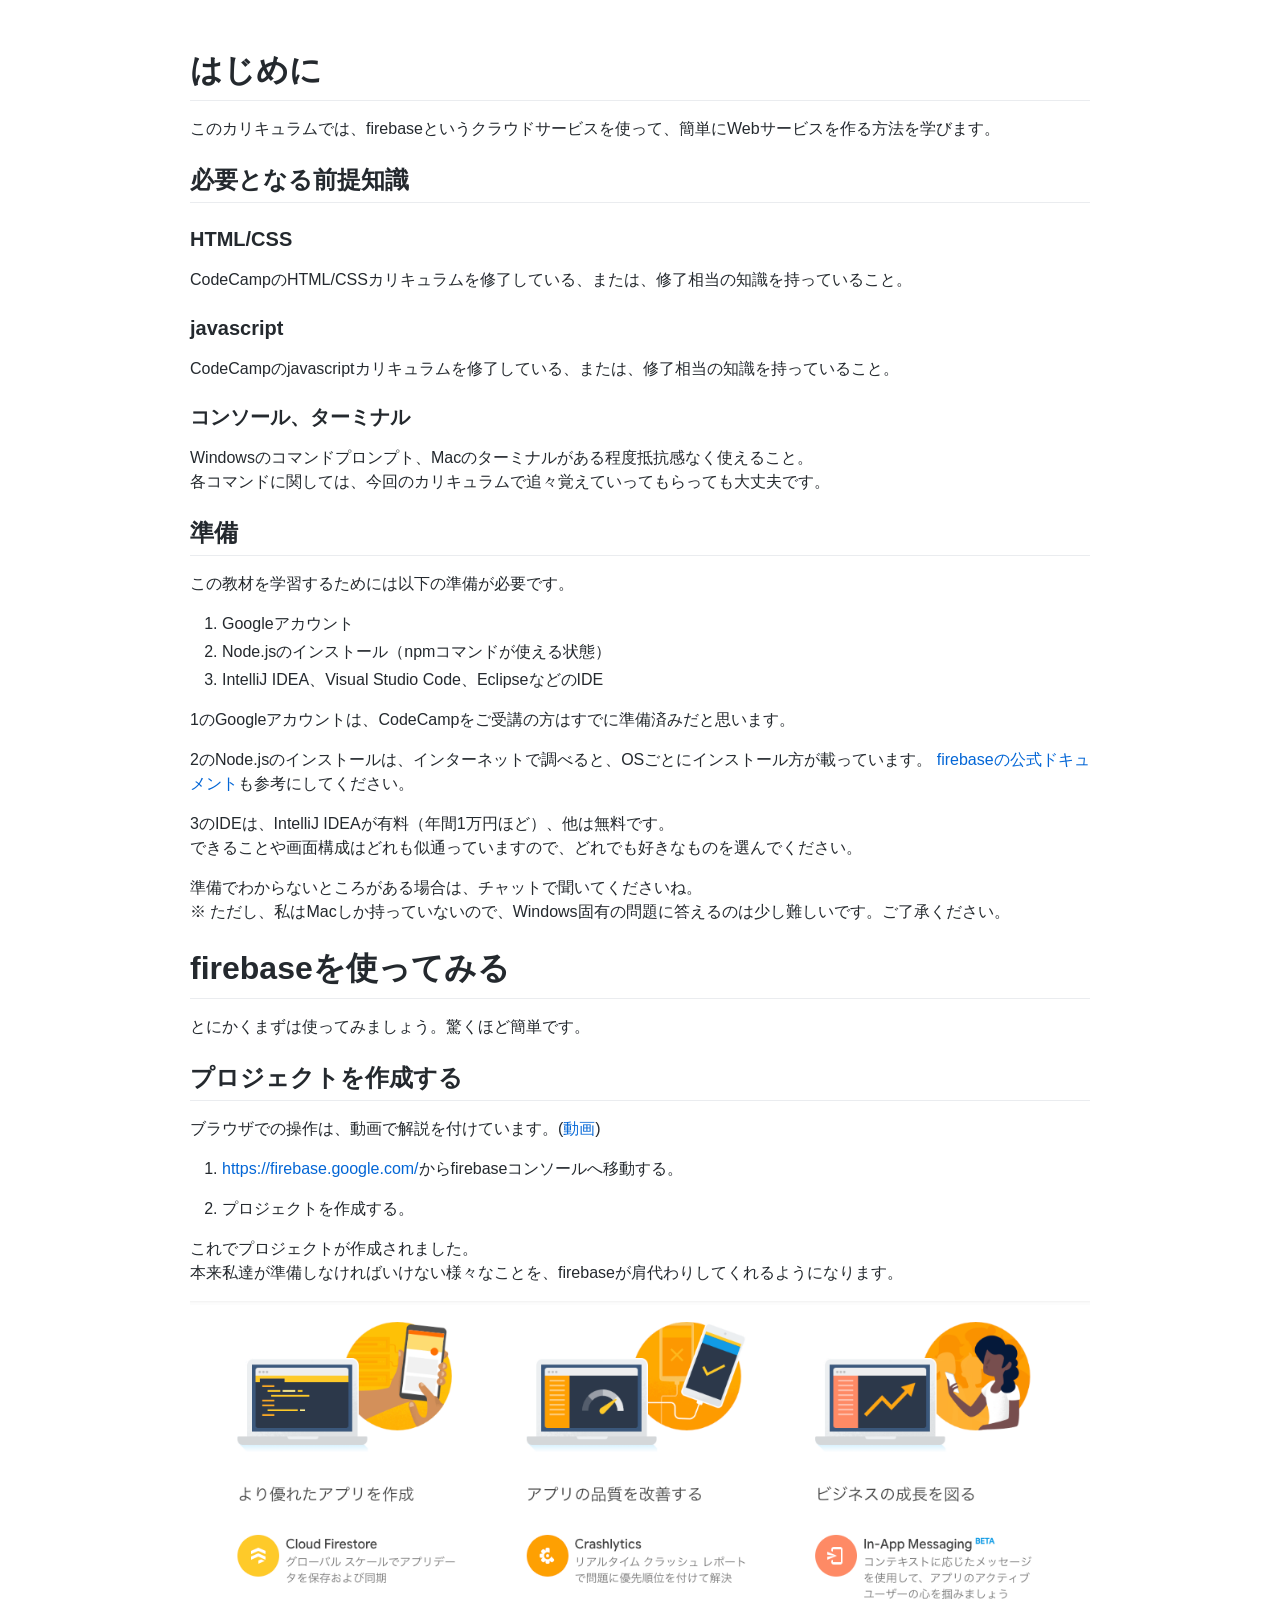
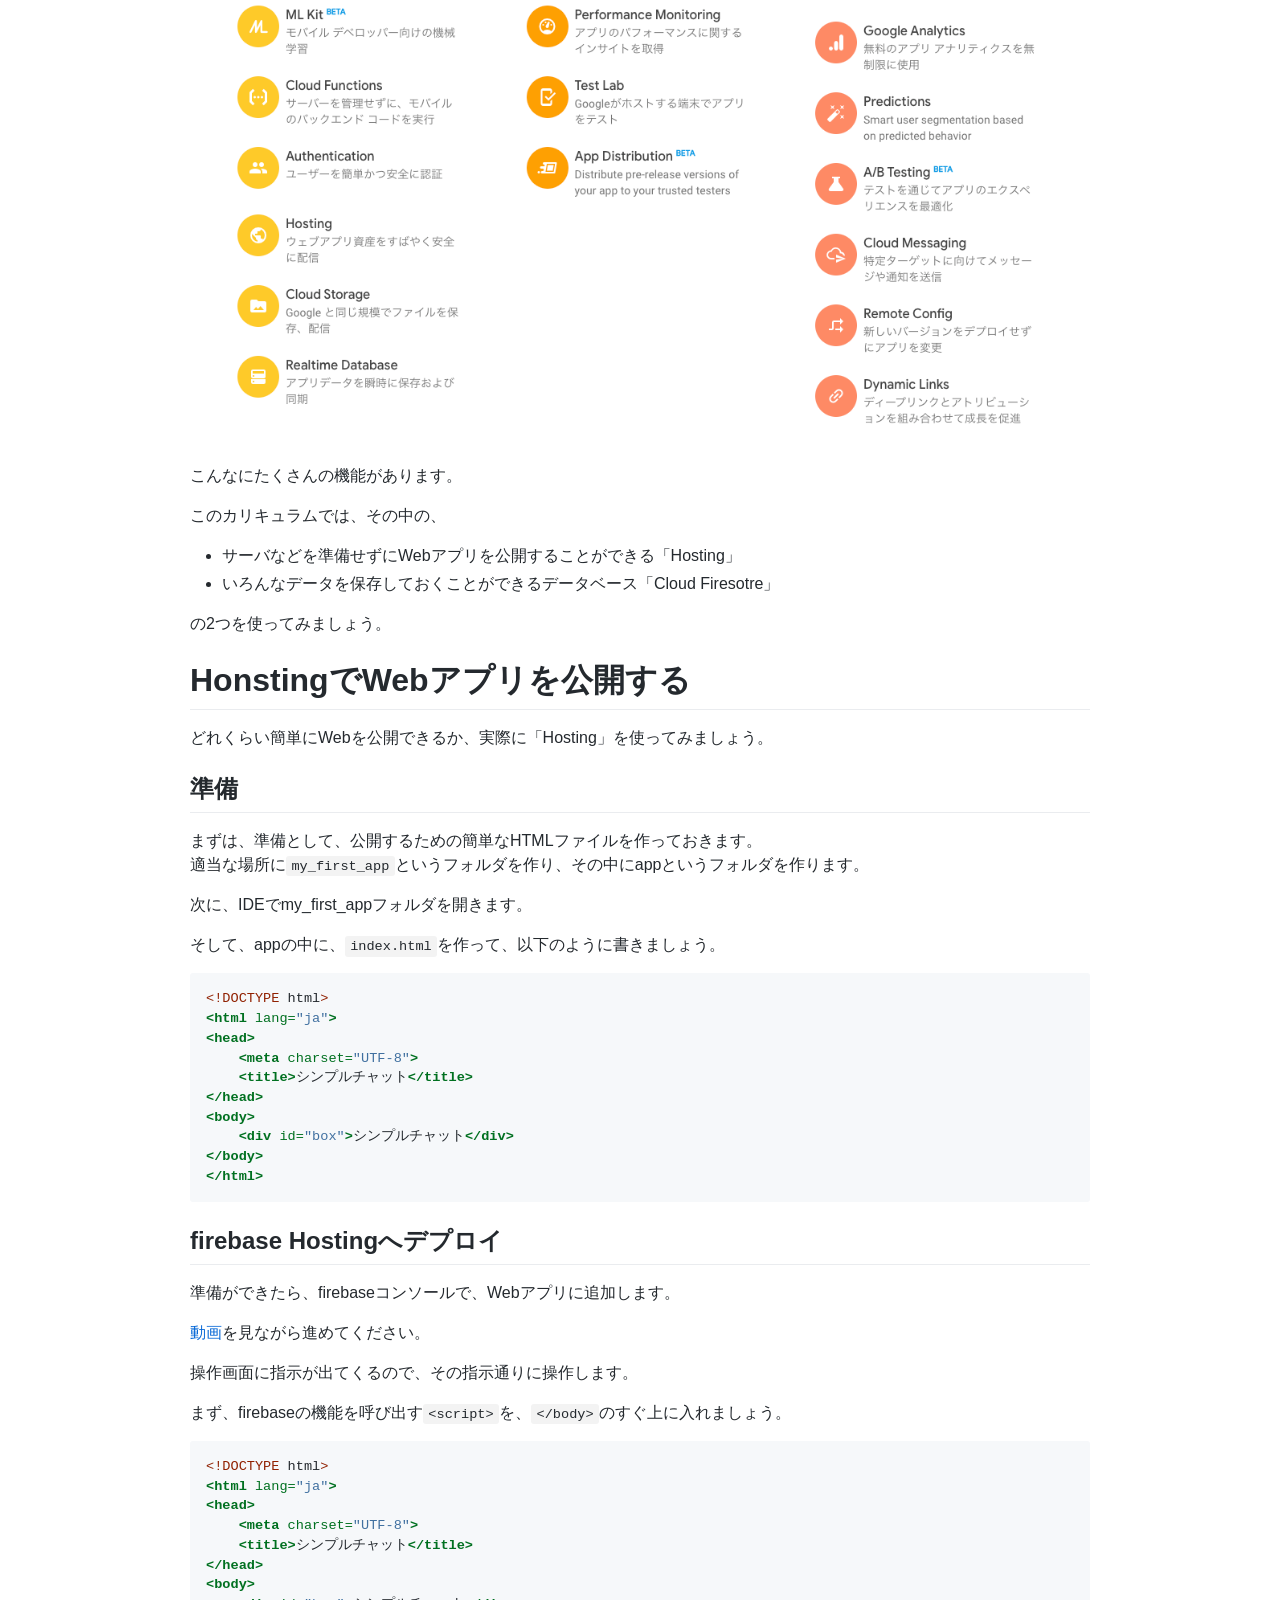
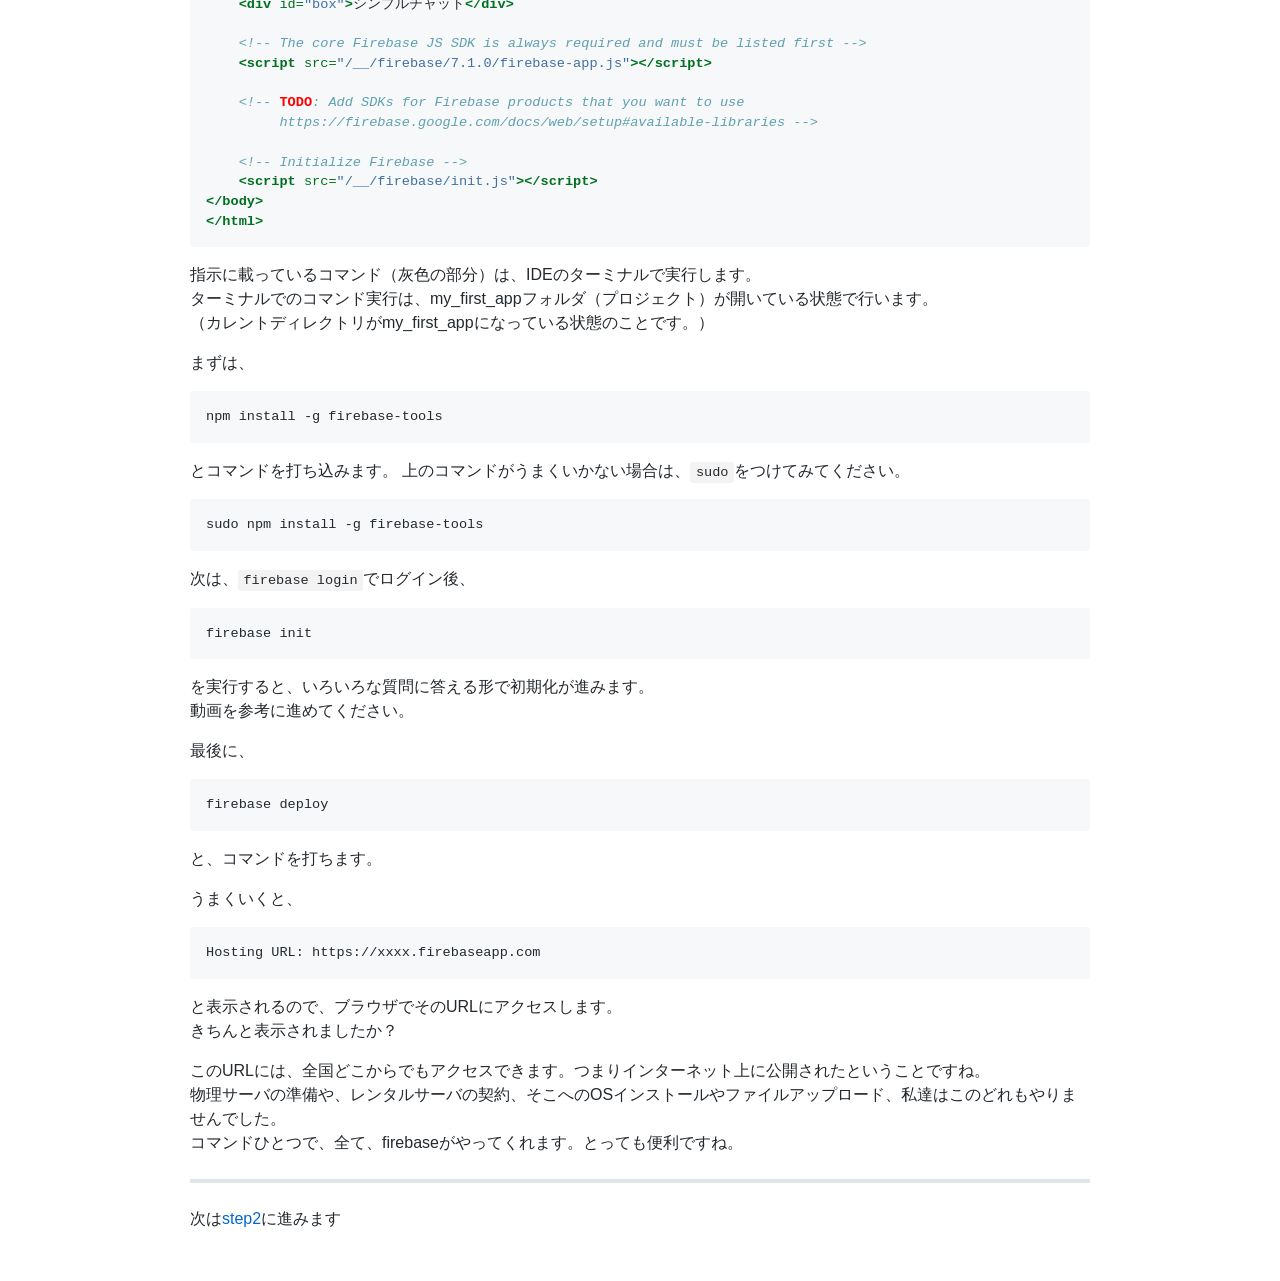
==== text_html/step1.html @ 07a6be70 "convert md to html" ====
<!DOCTYPE html>
<html xmlns="http://www.w3.org/1999/xhtml" lang="" xml:lang="">
<head>
  <meta charset="utf-8" />
  <meta name="generator" content="pandoc" />
  <meta name="viewport" content="width=device-width, initial-scale=1.0, user-scalable=yes" />
  <title>step1</title>
  <link rel="stylesheet" type="text/css" href="github-markdown.css">
  <style>
    code{white-space: pre-wrap;}
    span.smallcaps{font-variant: small-caps;}
    span.underline{text-decoration: underline;}
    div.column{display: inline-block; vertical-align: top; width: 50%;}
  </style>
  <style>
    code.sourceCode > span { display: inline-block; line-height: 1.25; }
    code.sourceCode > span { color: inherit; text-decoration: inherit; }
    code.sourceCode > span:empty { height: 1.2em; }
    .sourceCode { overflow: visible; }
    code.sourceCode { white-space: pre; position: relative; }
    div.sourceCode { margin: 1em 0; }
    pre.sourceCode { margin: 0; }
    @media screen {
      div.sourceCode { overflow: auto; }
    }
    @media print {
      code.sourceCode { white-space: pre-wrap; }
      code.sourceCode > span { text-indent: -5em; padding-left: 5em; }
    }
    pre.numberSource code
    { counter-reset: source-line 0; }
    pre.numberSource code > span
    { position: relative; left: -4em; counter-increment: source-line; }
    pre.numberSource code > span > a:first-child::before
    { content: counter(source-line);
      position: relative; left: -1em; text-align: right; vertical-align: baseline;
      border: none; display: inline-block;
      -webkit-touch-callout: none; -webkit-user-select: none;
      -khtml-user-select: none; -moz-user-select: none;
      -ms-user-select: none; user-select: none;
      padding: 0 4px; width: 4em;
      color: #aaaaaa;
    }
    pre.numberSource { margin-left: 3em; border-left: 1px solid #aaaaaa;  padding-left: 4px; }
    div.sourceCode
    {   }
    @media screen {
      code.sourceCode > span > a:first-child::before { text-decoration: underline; }
    }
    code span.al { color: #ff0000; font-weight: bold; } /* Alert */
    code span.an { color: #60a0b0; font-weight: bold; font-style: italic; } /* Annotation */
    code span.at { color: #7d9029; } /* Attribute */
    code span.bn { color: #40a070; } /* BaseN */
    code span.bu { } /* BuiltIn */
    code span.cf { color: #007020; font-weight: bold; } /* ControlFlow */
    code span.ch { color: #4070a0; } /* Char */
    code span.cn { color: #880000; } /* Constant */
    code span.co { color: #60a0b0; font-style: italic; } /* Comment */
    code span.cv { color: #60a0b0; font-weight: bold; font-style: italic; } /* CommentVar */
    code span.do { color: #ba2121; font-style: italic; } /* Documentation */
    code span.dt { color: #902000; } /* DataType */
    code span.dv { color: #40a070; } /* DecVal */
    code span.er { color: #ff0000; font-weight: bold; } /* Error */
    code span.ex { } /* Extension */
    code span.fl { color: #40a070; } /* Float */
    code span.fu { color: #06287e; } /* Function */
    code span.im { } /* Import */
    code span.in { color: #60a0b0; font-weight: bold; font-style: italic; } /* Information */
    code span.kw { color: #007020; font-weight: bold; } /* Keyword */
    code span.op { color: #666666; } /* Operator */
    code span.ot { color: #007020; } /* Other */
    code span.pp { color: #bc7a00; } /* Preprocessor */
    code span.sc { color: #4070a0; } /* SpecialChar */
    code span.ss { color: #bb6688; } /* SpecialString */
    code span.st { color: #4070a0; } /* String */
    code span.va { color: #19177c; } /* Variable */
    code span.vs { color: #4070a0; } /* VerbatimString */
    code span.wa { color: #60a0b0; font-weight: bold; font-style: italic; } /* Warning */
  </style>
  <!--[if lt IE 9]>
    <script src="//cdnjs.cloudflare.com/ajax/libs/html5shiv/3.7.3/html5shiv-printshiv.min.js"></script>
  <![endif]-->
</head>
<body>
<h1 id="はじめに">はじめに</h1>
<p>このカリキュラムでは、firebaseというクラウドサービスを使って、簡単にWebサービスを作る方法を学びます。</p>
<h2 id="必要となる前提知識">必要となる前提知識</h2>
<h3 id="htmlcss">HTML/CSS</h3>
<p>CodeCampのHTML/CSSカリキュラムを修了している、または、修了相当の知識を持っていること。</p>
<h3 id="javascript">javascript</h3>
<p>CodeCampのjavascriptカリキュラムを修了している、または、修了相当の知識を持っていること。</p>
<h3 id="コンソールターミナル">コンソール、ターミナル</h3>
<p>Windowsのコマンドプロンプト、Macのターミナルがある程度抵抗感なく使えること。<br />
各コマンドに関しては、今回のカリキュラムで追々覚えていってもらっても大丈夫です。</p>
<h2 id="準備">準備</h2>
<p>この教材を学習するためには以下の準備が必要です。</p>
<ol>
<li>Googleアカウント</li>
<li>Node.jsのインストール（npmコマンドが使える状態）</li>
<li>IntelliJ IDEA、Visual Studio Code、EclipseなどのIDE</li>
</ol>
<p>1のGoogleアカウントは、CodeCampをご受講の方はすでに準備済みだと思います。</p>
<p>2のNode.jsのインストールは、インターネットで調べると、OSごとにインストール方が載っています。 <a href="https://firebase.google.com/docs/cli?authuser=0">firebaseの公式ドキュメント</a>も参考にしてください。</p>
<p>3のIDEは、IntelliJ IDEAが有料（年間1万円ほど）、他は無料です。<br />
できることや画面構成はどれも似通っていますので、どれでも好きなものを選んでください。</p>
<p>準備でわからないところがある場合は、チャットで聞いてくださいね。<br />
※ ただし、私はMacしか持っていないので、Windows固有の問題に答えるのは少し難しいです。ご了承ください。</p>
<h1 id="firebaseを使ってみる">firebaseを使ってみる</h1>
<p>とにかくまずは使ってみましょう。驚くほど簡単です。</p>
<h2 id="プロジェクトを作成する">プロジェクトを作成する</h2>
<p>ブラウザでの操作は、動画で解説を付けています。(<a href="../movie/step1-create.mp4">動画</a>)</p>
<ol>
<li><p><a href="https://firebase.google.com/">https://firebase.google.com/</a>からfirebaseコンソールへ移動する。</p></li>
<li><p>プロジェクトを作成する。</p></li>
</ol>
<p>これでプロジェクトが作成されました。<br />
本来私達が準備しなければいけない様々なことを、firebaseが肩代わりしてくれるようになります。</p>
<p><img src="../screenshot/firebase-apps-list.png" alt="アプリ一覽" /></p>
<p>こんなにたくさんの機能があります。</p>
<p>このカリキュラムでは、その中の、</p>
<ul>
<li>サーバなどを準備せずにWebアプリを公開することができる「Hosting」</li>
<li>いろんなデータを保存しておくことができるデータベース「Cloud Firesotre」</li>
</ul>
<p>の2つを使ってみましょう。</p>
<h1 id="honstingでwebアプリを公開する">HonstingでWebアプリを公開する</h1>
<p>どれくらい簡単にWebを公開できるか、実際に「Hosting」を使ってみましょう。</p>
<h2 id="準備-1">準備</h2>
<p>まずは、準備として、公開するための簡単なHTMLファイルを作っておきます。<br />
適当な場所に<code>my_first_app</code>というフォルダを作り、その中にappというフォルダを作ります。</p>
<p>次に、IDEでmy_first_appフォルダを開きます。</p>
<p>そして、appの中に、<code>index.html</code>を作って、以下のように書きましょう。</p>
<div class="sourceCode" id="cb1"><pre class="sourceCode index.html"><code class="sourceCode djangotemplate"><span id="cb1-1"><a href="#cb1-1"></a><span class="dt">&lt;!DOCTYPE </span>html<span class="dt">&gt;</span></span>
<span id="cb1-2"><a href="#cb1-2"></a><span class="kw">&lt;html</span><span class="ot"> lang=</span><span class="st">&quot;ja&quot;</span><span class="kw">&gt;</span></span>
<span id="cb1-3"><a href="#cb1-3"></a><span class="kw">&lt;head&gt;</span></span>
<span id="cb1-4"><a href="#cb1-4"></a>    <span class="kw">&lt;meta</span><span class="ot"> charset=</span><span class="st">&quot;UTF-8&quot;</span><span class="kw">&gt;</span></span>
<span id="cb1-5"><a href="#cb1-5"></a>    <span class="kw">&lt;title&gt;</span>シンプルチャット<span class="kw">&lt;/title&gt;</span></span>
<span id="cb1-6"><a href="#cb1-6"></a><span class="kw">&lt;/head&gt;</span></span>
<span id="cb1-7"><a href="#cb1-7"></a><span class="kw">&lt;body&gt;</span></span>
<span id="cb1-8"><a href="#cb1-8"></a>    <span class="kw">&lt;div</span><span class="ot"> id=</span><span class="st">&quot;box&quot;</span><span class="kw">&gt;</span>シンプルチャット<span class="kw">&lt;/div&gt;</span></span>
<span id="cb1-9"><a href="#cb1-9"></a><span class="kw">&lt;/body&gt;</span></span>
<span id="cb1-10"><a href="#cb1-10"></a><span class="kw">&lt;/html&gt;</span></span></code></pre></div>
<h2 id="firebase-hostingへデプロイ">firebase Hostingへデプロイ</h2>
<p>準備ができたら、firebaseコンソールで、Webアプリに追加します。</p>
<p><a href="../movie/step1-hosting.mp4">動画</a>を見ながら進めてください。</p>
<p>操作画面に指示が出てくるので、その指示通りに操作します。</p>
<p>まず、firebaseの機能を呼び出す<code>&lt;script&gt;</code>を、<code>&lt;/body&gt;</code>のすぐ上に入れましょう。</p>
<div class="sourceCode" id="cb2"><pre class="sourceCode html"><code class="sourceCode html"><span id="cb2-1"><a href="#cb2-1"></a><span class="dt">&lt;!DOCTYPE </span>html<span class="dt">&gt;</span></span>
<span id="cb2-2"><a href="#cb2-2"></a><span class="kw">&lt;html</span><span class="ot"> lang=</span><span class="st">&quot;ja&quot;</span><span class="kw">&gt;</span></span>
<span id="cb2-3"><a href="#cb2-3"></a><span class="kw">&lt;head&gt;</span></span>
<span id="cb2-4"><a href="#cb2-4"></a>    <span class="kw">&lt;meta</span><span class="ot"> charset=</span><span class="st">&quot;UTF-8&quot;</span><span class="kw">&gt;</span></span>
<span id="cb2-5"><a href="#cb2-5"></a>    <span class="kw">&lt;title&gt;</span>シンプルチャット<span class="kw">&lt;/title&gt;</span></span>
<span id="cb2-6"><a href="#cb2-6"></a><span class="kw">&lt;/head&gt;</span></span>
<span id="cb2-7"><a href="#cb2-7"></a><span class="kw">&lt;body&gt;</span></span>
<span id="cb2-8"><a href="#cb2-8"></a>    <span class="kw">&lt;div</span><span class="ot"> id=</span><span class="st">&quot;box&quot;</span><span class="kw">&gt;</span>シンプルチャット<span class="kw">&lt;/div&gt;</span></span>
<span id="cb2-9"><a href="#cb2-9"></a>    </span>
<span id="cb2-10"><a href="#cb2-10"></a>    <span class="co">&lt;!-- The core Firebase JS SDK is always required and must be listed first --&gt;</span></span>
<span id="cb2-11"><a href="#cb2-11"></a>    <span class="kw">&lt;script</span><span class="ot"> src=</span><span class="st">&quot;/__/firebase/7.1.0/firebase-app.js&quot;</span><span class="kw">&gt;&lt;/script&gt;</span></span>
<span id="cb2-12"><a href="#cb2-12"></a>    </span>
<span id="cb2-13"><a href="#cb2-13"></a>    <span class="co">&lt;!-- </span><span class="al">TODO</span><span class="co">: Add SDKs for Firebase products that you want to use</span></span>
<span id="cb2-14"><a href="#cb2-14"></a><span class="co">         https://firebase.google.com/docs/web/setup#available-libraries --&gt;</span></span>
<span id="cb2-15"><a href="#cb2-15"></a>    </span>
<span id="cb2-16"><a href="#cb2-16"></a>    <span class="co">&lt;!-- Initialize Firebase --&gt;</span></span>
<span id="cb2-17"><a href="#cb2-17"></a>    <span class="kw">&lt;script</span><span class="ot"> src=</span><span class="st">&quot;/__/firebase/init.js&quot;</span><span class="kw">&gt;&lt;/script&gt;</span></span>
<span id="cb2-18"><a href="#cb2-18"></a><span class="kw">&lt;/body&gt;</span></span>
<span id="cb2-19"><a href="#cb2-19"></a><span class="kw">&lt;/html&gt;</span></span></code></pre></div>
<p>指示に載っているコマンド（灰色の部分）は、IDEのターミナルで実行します。<br />
ターミナルでのコマンド実行は、my_first_appフォルダ（プロジェクト）が開いている状態で行います。<br />
（カレントディレクトリがmy_first_appになっている状態のことです。）</p>
<p>まずは、</p>
<pre><code>npm install -g firebase-tools</code></pre>
<p>とコマンドを打ち込みます。 上のコマンドがうまくいかない場合は、<code>sudo</code>をつけてみてください。</p>
<pre><code>sudo npm install -g firebase-tools</code></pre>
<p>次は、<code>firebase login</code>でログイン後、</p>
<pre><code>firebase init</code></pre>
<p>を実行すると、いろいろな質問に答える形で初期化が進みます。<br />
動画を参考に進めてください。</p>
<p>最後に、</p>
<pre><code>firebase deploy</code></pre>
<p>と、コマンドを打ちます。</p>
<p>うまくいくと、</p>
<pre><code>Hosting URL: https://xxxx.firebaseapp.com</code></pre>
<p>と表示されるので、ブラウザでそのURLにアクセスします。<br />
きちんと表示されましたか？</p>
<p>このURLには、全国どこからでもアクセスできます。つまりインターネット上に公開されたということですね。<br />
物理サーバの準備や、レンタルサーバの契約、そこへのOSインストールやファイルアップロード、私達はこのどれもやりませんでした。<br />
コマンドひとつで、全て、firebaseがやってくれます。とっても便利ですね。</p>
<hr />
<p>次は<a href="./step2.html">step2</a>に進みます</p>
</body>
</html>
---- text_html/github-markdown.css ----
@font-face {
  font-family: octicons-link;
  src: url([data-uri]) format('woff');
}

body {
  width: 900px;
  margin: 50px auto;
}

body .octicon {
  display: inline-block;
  fill: currentColor;
  vertical-align: text-bottom;
}

body .anchor {
  float: left;
  line-height: 1;
  margin-left: -20px;
  padding-right: 4px;
}

body .anchor:focus {
  outline: none;
}

body h1 .octicon-link,
body h2 .octicon-link,
body h3 .octicon-link,
body h4 .octicon-link,
body h5 .octicon-link,
body h6 .octicon-link {
  color: #1b1f23;
  vertical-align: middle;
  visibility: hidden;
}

body h1:hover .anchor,
body h2:hover .anchor,
body h3:hover .anchor,
body h4:hover .anchor,
body h5:hover .anchor,
body h6:hover .anchor {
  text-decoration: none;
}

body h1:hover .anchor .octicon-link,
body h2:hover .anchor .octicon-link,
body h3:hover .anchor .octicon-link,
body h4:hover .anchor .octicon-link,
body h5:hover .anchor .octicon-link,
body h6:hover .anchor .octicon-link {
  visibility: visible;
}

body {
  -ms-text-size-adjust: 100%;
  -webkit-text-size-adjust: 100%;
  color: #24292e;
  line-height: 1.5;
  font-family: -apple-system,BlinkMacSystemFont,Segoe UI,Helvetica,Arial,sans-serif,Apple Color Emoji,Segoe UI Emoji,Segoe UI Symbol;
  font-size: 16px;
  line-height: 1.5;
  word-wrap: break-word;
}

body .pl-c {
  color: #6a737d;
}

body .pl-c1,
body .pl-s .pl-v {
  color: #005cc5;
}

body .pl-e,
body .pl-en {
  color: #6f42c1;
}

body .pl-s .pl-s1,
body .pl-smi {
  color: #24292e;
}

body .pl-ent {
  color: #22863a;
}

body .pl-k {
  color: #d73a49;
}

body .pl-pds,
body .pl-s,
body .pl-s .pl-pse .pl-s1,
body .pl-sr,
body .pl-sr .pl-cce,
body .pl-sr .pl-sra,
body .pl-sr .pl-sre {
  color: #032f62;
}

body .pl-smw,
body .pl-v {
  color: #e36209;
}

body .pl-bu {
  color: #b31d28;
}

body .pl-ii {
  background-color: #b31d28;
  color: #fafbfc;
}

body .pl-c2 {
  background-color: #d73a49;
  color: #fafbfc;
}

body .pl-c2:before {
  content: "^M";
}

body .pl-sr .pl-cce {
  color: #22863a;
  font-weight: 700;
}

body .pl-ml {
  color: #735c0f;
}

body .pl-mh,
body .pl-mh .pl-en,
body .pl-ms {
  color: #005cc5;
  font-weight: 700;
}

body .pl-mi {
  color: #24292e;
  font-style: italic;
}

body .pl-mb {
  color: #24292e;
  font-weight: 700;
}

body .pl-md {
  background-color: #ffeef0;
  color: #b31d28;
}

body .pl-mi1 {
  background-color: #f0fff4;
  color: #22863a;
}

body .pl-mc {
  background-color: #ffebda;
  color: #e36209;
}

body .pl-mi2 {
  background-color: #005cc5;
  color: #f6f8fa;
}

body .pl-mdr {
  color: #6f42c1;
  font-weight: 700;
}

body .pl-ba {
  color: #586069;
}

body .pl-sg {
  color: #959da5;
}

body .pl-corl {
  color: #032f62;
  text-decoration: underline;
}

body details {
  display: block;
}

body summary {
  display: list-item;
}

body a {
  background-color: transparent;
}

body a:active,
body a:hover {
  outline-width: 0;
}

body strong {
  font-weight: inherit;
  font-weight: bolder;
}

body h1 {
  font-size: 2em;
  margin: .67em 0;
}

body img {
  border-style: none;
}

body code,
body kbd,
body pre {
  font-family: monospace,monospace;
  font-size: 1em;
}

body hr {
  box-sizing: content-box;
  height: 0;
  overflow: visible;
}

body input {
  font: inherit;
  margin: 0;
}

body input {
  overflow: visible;
}

body [type=checkbox] {
  box-sizing: border-box;
  padding: 0;
}

body * {
  box-sizing: border-box;
}

body input {
  font-family: inherit;
  font-size: inherit;
  line-height: inherit;
}

body a {
  color: #0366d6;
  text-decoration: none;
}

body a:hover {
  text-decoration: underline;
}

body strong {
  font-weight: 600;
}

body hr {
  background: transparent;
  border: 0;
  border-bottom: 1px solid #dfe2e5;
  height: 0;
  margin: 15px 0;
  overflow: hidden;
}

body hr:before {
  content: "";
  display: table;
}

body hr:after {
  clear: both;
  content: "";
  display: table;
}

body table {
  border-collapse: collapse;
  border-spacing: 0;
}

body td,
body th {
  padding: 0;
}

body details summary {
  cursor: pointer;
}

body h1,
body h2,
body h3,
body h4,
body h5,
body h6 {
  margin-bottom: 0;
  margin-top: 0;
}

body h1 {
  font-size: 32px;
}

body h1,
body h2 {
  font-weight: 600;
}

body h2 {
  font-size: 24px;
}

body h3 {
  font-size: 20px;
}

body h3,
body h4 {
  font-weight: 600;
}

body h4 {
  font-size: 16px;
}

body h5 {
  font-size: 14px;
}

body h5,
body h6 {
  font-weight: 600;
}

body h6 {
  font-size: 12px;
}

body p {
  margin-bottom: 10px;
  margin-top: 0;
}

body blockquote {
  margin: 0;
}

body ol,
body ul {
  margin-bottom: 0;
  margin-top: 0;
  padding-left: 0;
}

body ol ol,
body ul ol {
  list-style-type: lower-roman;
}

body ol ol ol,
body ol ul ol,
body ul ol ol,
body ul ul ol {
  list-style-type: lower-alpha;
}

body dd {
  margin-left: 0;
}

body code,
body pre {
  font-family: SFMono-Regular,Consolas,Liberation Mono,Menlo,Courier,monospace;
  font-size: 12px;
}

body pre {
  margin-bottom: 0;
  margin-top: 0;
}

body input::-webkit-inner-spin-button,
body input::-webkit-outer-spin-button {
  -webkit-appearance: none;
  appearance: none;
  margin: 0;
}

body .border {
  border: 1px solid #e1e4e8!important;
}

body .border-0 {
  border: 0!important;
}

body .border-bottom {
  border-bottom: 1px solid #e1e4e8!important;
}

body .rounded-1 {
  border-radius: 3px!important;
}

body .bg-white {
  background-color: #fff!important;
}

body .bg-gray-light {
  background-color: #fafbfc!important;
}

body .text-gray-light {
  color: #6a737d!important;
}

body .mb-0 {
  margin-bottom: 0!important;
}

body .my-2 {
  margin-bottom: 8px!important;
  margin-top: 8px!important;
}

body .pl-0 {
  padding-left: 0!important;
}

body .py-0 {
  padding-bottom: 0!important;
  padding-top: 0!important;
}

body .pl-1 {
  padding-left: 4px!important;
}

body .pl-2 {
  padding-left: 8px!important;
}

body .py-2 {
  padding-bottom: 8px!important;
  padding-top: 8px!important;
}

body .pl-3,
body .px-3 {
  padding-left: 16px!important;
}

body .px-3 {
  padding-right: 16px!important;
}

body .pl-4 {
  padding-left: 24px!important;
}

body .pl-5 {
  padding-left: 32px!important;
}

body .pl-6 {
  padding-left: 40px!important;
}

body .f6 {
  font-size: 12px!important;
}

body .lh-condensed {
  line-height: 1.25!important;
}

body .text-bold {
  font-weight: 600!important;
}

body:before {
  content: "";
  display: table;
}

body:after {
  clear: both;
  content: "";
  display: table;
}

body>:first-child {
  margin-top: 0!important;
}

body>:last-child {
  margin-bottom: 0!important;
}

body a:not([href]) {
  color: inherit;
  text-decoration: none;
}

body blockquote,
body dl,
body ol,
body p,
body pre,
body table,
body ul {
  margin-bottom: 16px;
  margin-top: 0;
}

body hr {
  background-color: #e1e4e8;
  border: 0;
  height: .25em;
  margin: 24px 0;
  padding: 0;
}

body blockquote {
  border-left: .25em solid #dfe2e5;
  color: #6a737d;
  padding: 0 1em;
}

body blockquote>:first-child {
  margin-top: 0;
}

body blockquote>:last-child {
  margin-bottom: 0;
}

body kbd {
  background-color: #fafbfc;
  border: 1px solid #c6cbd1;
  border-bottom-color: #959da5;
  border-radius: 3px;
  box-shadow: inset 0 -1px 0 #959da5;
  color: #444d56;
  display: inline-block;
  font-size: 11px;
  line-height: 10px;
  padding: 3px 5px;
  vertical-align: middle;
}

body h1,
body h2,
body h3,
body h4,
body h5,
body h6 {
  font-weight: 600;
  line-height: 1.25;
  margin-bottom: 16px;
  margin-top: 24px;
}

body h1 {
  font-size: 2em;
}

body h1,
body h2 {
  border-bottom: 1px solid #eaecef;
  padding-bottom: .3em;
}

body h2 {
  font-size: 1.5em;
}

body h3 {
  font-size: 1.25em;
}

body h4 {
  font-size: 1em;
}

body h5 {
  font-size: .875em;
}

body h6 {
  color: #6a737d;
  font-size: .85em;
}

body ol,
body ul {
  padding-left: 2em;
}

body ol ol,
body ol ul,
body ul ol,
body ul ul {
  margin-bottom: 0;
  margin-top: 0;
}

body li {
  word-wrap: break-all;
}

body li>p {
  margin-top: 16px;
}

body li+li {
  margin-top: .25em;
}

body dl {
  padding: 0;
}

body dl dt {
  font-size: 1em;
  font-style: italic;
  font-weight: 600;
  margin-top: 16px;
  padding: 0;
}

body dl dd {
  margin-bottom: 16px;
  padding: 0 16px;
}

body table {
  display: block;
  overflow: auto;
  width: 100%;
}

body table th {
  font-weight: 600;
}

body table td,
body table th {
  border: 1px solid #dfe2e5;
  padding: 6px 13px;
}

body table tr {
  background-color: #fff;
  border-top: 1px solid #c6cbd1;
}

body table tr:nth-child(2n) {
  background-color: #f6f8fa;
}

body img {
  background-color: #fff;
  box-sizing: content-box;
  max-width: 100%;
}

body img[align=right] {
  padding-left: 20px;
}

body img[align=left] {
  padding-right: 20px;
}

body code {
  background-color: rgba(27,31,35,.05);
  border-radius: 3px;
  font-size: 85%;
  margin: 0;
  padding: .2em .4em;
}

body pre {
  word-wrap: normal;
}

body pre>code {
  background: transparent;
  border: 0;
  font-size: 100%;
  margin: 0;
  padding: 0;
  white-space: pre;
  word-break: normal;
}

body .highlight {
  margin-bottom: 16px;
}

body .highlight pre {
  margin-bottom: 0;
  word-break: normal;
}

body .highlight pre,
body pre {
  background-color: #f6f8fa;
  border-radius: 3px;
  font-size: 85%;
  line-height: 1.45;
  overflow: auto;
  padding: 16px;
}

body pre code {
  background-color: transparent;
  border: 0;
  display: inline;
  line-height: inherit;
  margin: 0;
  max-width: auto;
  overflow: visible;
  padding: 0;
  word-wrap: normal;
}

body .commit-tease-sha {
  color: #444d56;
  display: inline-block;
  font-family: SFMono-Regular,Consolas,Liberation Mono,Menlo,Courier,monospace;
  font-size: 90%;
}

body .blob-wrapper {
  border-bottom-left-radius: 3px;
  border-bottom-right-radius: 3px;
  overflow-x: auto;
  overflow-y: hidden;
}

body .blob-wrapper-embedded {
  max-height: 240px;
  overflow-y: auto;
}

body .blob-num {
  -moz-user-select: none;
  -ms-user-select: none;
  -webkit-user-select: none;
  color: rgba(27,31,35,.3);
  cursor: pointer;
  font-family: SFMono-Regular,Consolas,Liberation Mono,Menlo,Courier,monospace;
  font-size: 12px;
  line-height: 20px;
  min-width: 50px;
  padding-left: 10px;
  padding-right: 10px;
  text-align: right;
  user-select: none;
  vertical-align: top;
  white-space: nowrap;
  width: 1%;
}

body .blob-num:hover {
  color: rgba(27,31,35,.6);
}

body .blob-num:before {
  content: attr(data-line-number);
}

body .blob-code {
  line-height: 20px;
  padding-left: 10px;
  padding-right: 10px;
  position: relative;
  vertical-align: top;
}

body .blob-code-inner {
  color: #24292e;
  font-family: SFMono-Regular,Consolas,Liberation Mono,Menlo,Courier,monospace;
  font-size: 12px;
  overflow: visible;
  white-space: pre;
  word-wrap: normal;
}

body .pl-token.active,
body .pl-token:hover {
  background: #ffea7f;
  cursor: pointer;
}

body kbd {
  background-color: #fafbfc;
  border: 1px solid #d1d5da;
  border-bottom-color: #c6cbd1;
  border-radius: 3px;
  box-shadow: inset 0 -1px 0 #c6cbd1;
  color: #444d56;
  display: inline-block;
  font: 11px SFMono-Regular,Consolas,Liberation Mono,Menlo,Courier,monospace;
  line-height: 10px;
  padding: 3px 5px;
  vertical-align: middle;
}

body :checked+.radio-label {
  border-color: #0366d6;
  position: relative;
  z-index: 1;
}

body .tab-size[data-tab-size="1"] {
  -moz-tab-size: 1;
  tab-size: 1;
}

body .tab-size[data-tab-size="2"] {
  -moz-tab-size: 2;
  tab-size: 2;
}

body .tab-size[data-tab-size="3"] {
  -moz-tab-size: 3;
  tab-size: 3;
}

body .tab-size[data-tab-size="4"] {
  -moz-tab-size: 4;
  tab-size: 4;
}

body .tab-size[data-tab-size="5"] {
  -moz-tab-size: 5;
  tab-size: 5;
}

body .tab-size[data-tab-size="6"] {
  -moz-tab-size: 6;
  tab-size: 6;
}

body .tab-size[data-tab-size="7"] {
  -moz-tab-size: 7;
  tab-size: 7;
}

body .tab-size[data-tab-size="8"] {
  -moz-tab-size: 8;
  tab-size: 8;
}

body .tab-size[data-tab-size="9"] {
  -moz-tab-size: 9;
  tab-size: 9;
}

body .tab-size[data-tab-size="10"] {
  -moz-tab-size: 10;
  tab-size: 10;
}

body .tab-size[data-tab-size="11"] {
  -moz-tab-size: 11;
  tab-size: 11;
}

body .tab-size[data-tab-size="12"] {
  -moz-tab-size: 12;
  tab-size: 12;
}

body .task-list-item {
  list-style-type: none;
}

body .task-list-item+.task-list-item {
  margin-top: 3px;
}

body .task-list-item input {
  margin: 0 .2em .25em -1.6em;
  vertical-align: middle;
}

body hr {
  border-bottom-color: #eee;
}

body .pl-0 {
  padding-left: 0!important;
}

body .pl-1 {
  padding-left: 4px!important;
}

body .pl-2 {
  padding-left: 8px!important;
}

body .pl-3 {
  padding-left: 16px!important;
}

body .pl-4 {
  padding-left: 24px!important;
}

body .pl-5 {
  padding-left: 32px!important;
}

body .pl-6 {
  padding-left: 40px!important;
}

body .pl-7 {
  padding-left: 48px!important;
}

body .pl-8 {
  padding-left: 64px!important;
}

body .pl-9 {
  padding-left: 80px!important;
}

body .pl-10 {
  padding-left: 96px!important;
}

body .pl-11 {
  padding-left: 112px!important;
}

body .pl-12 {
  padding-left: 128px!important;
}
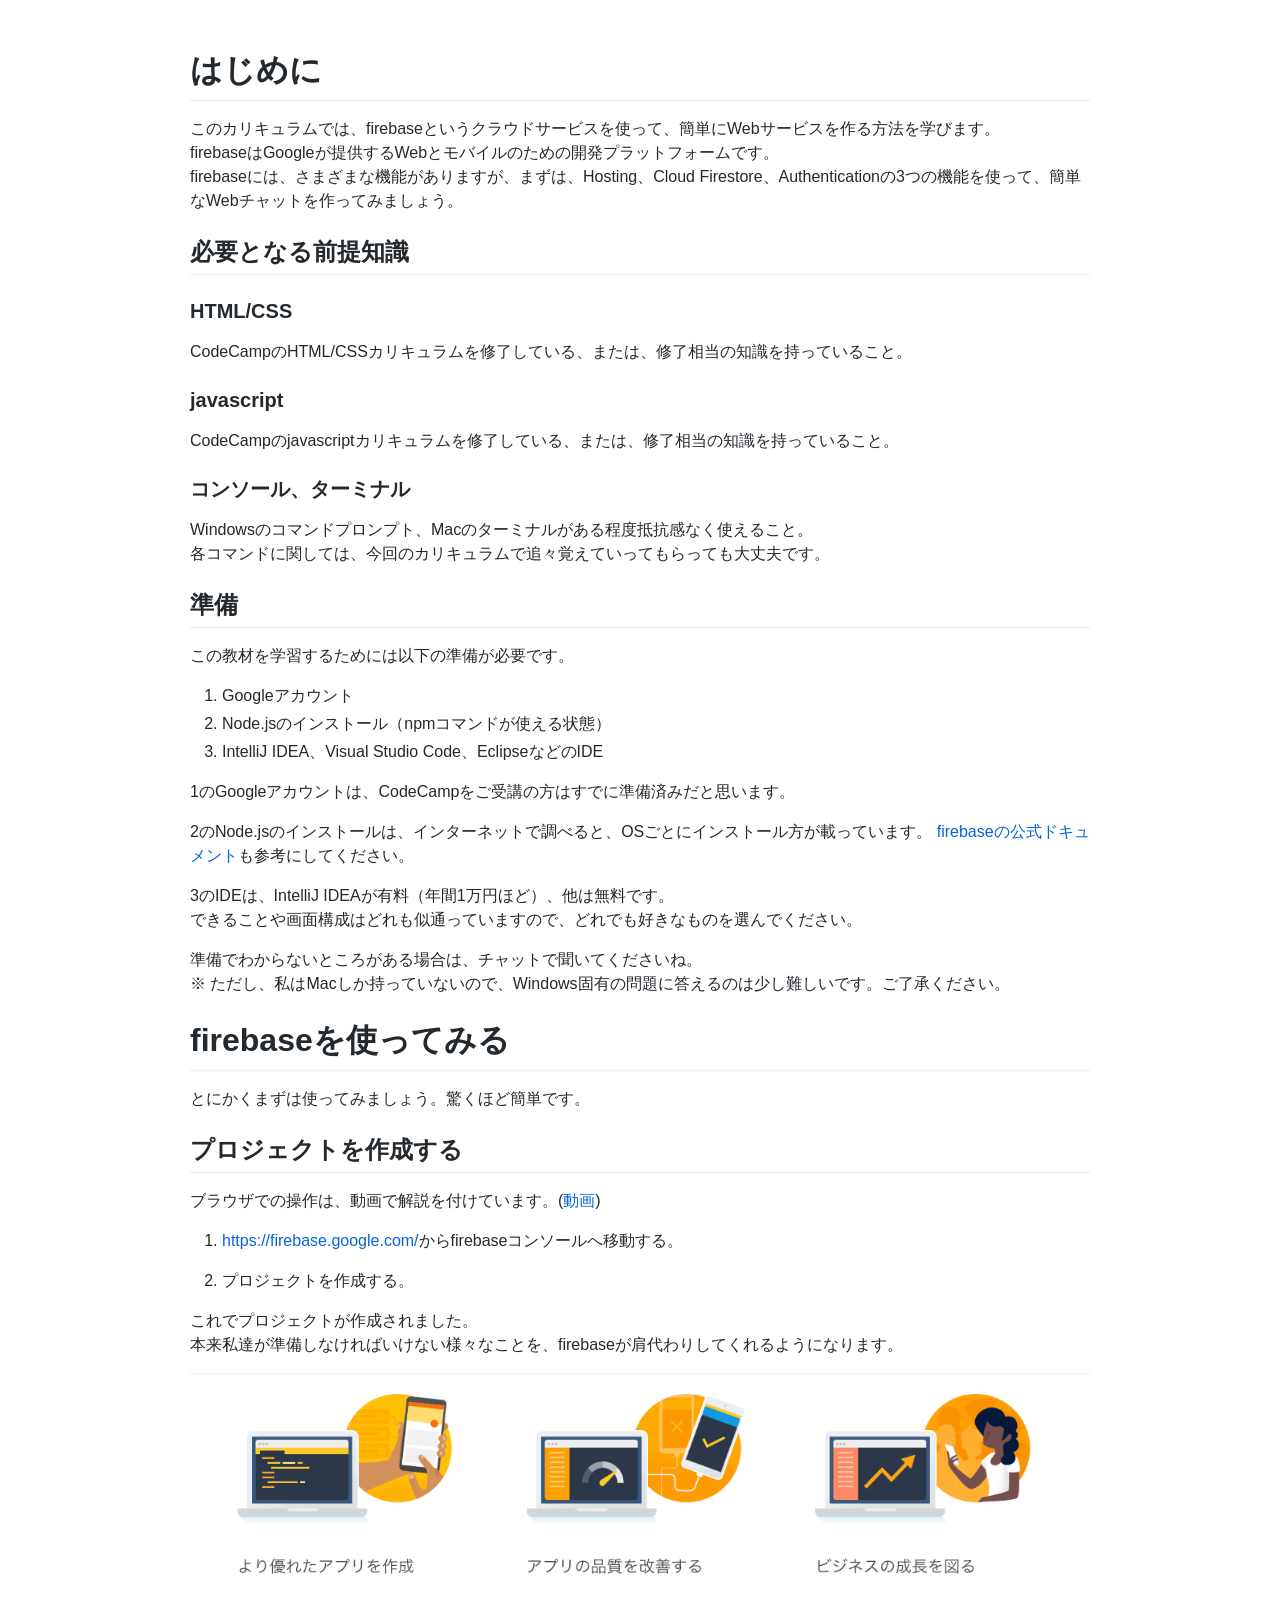
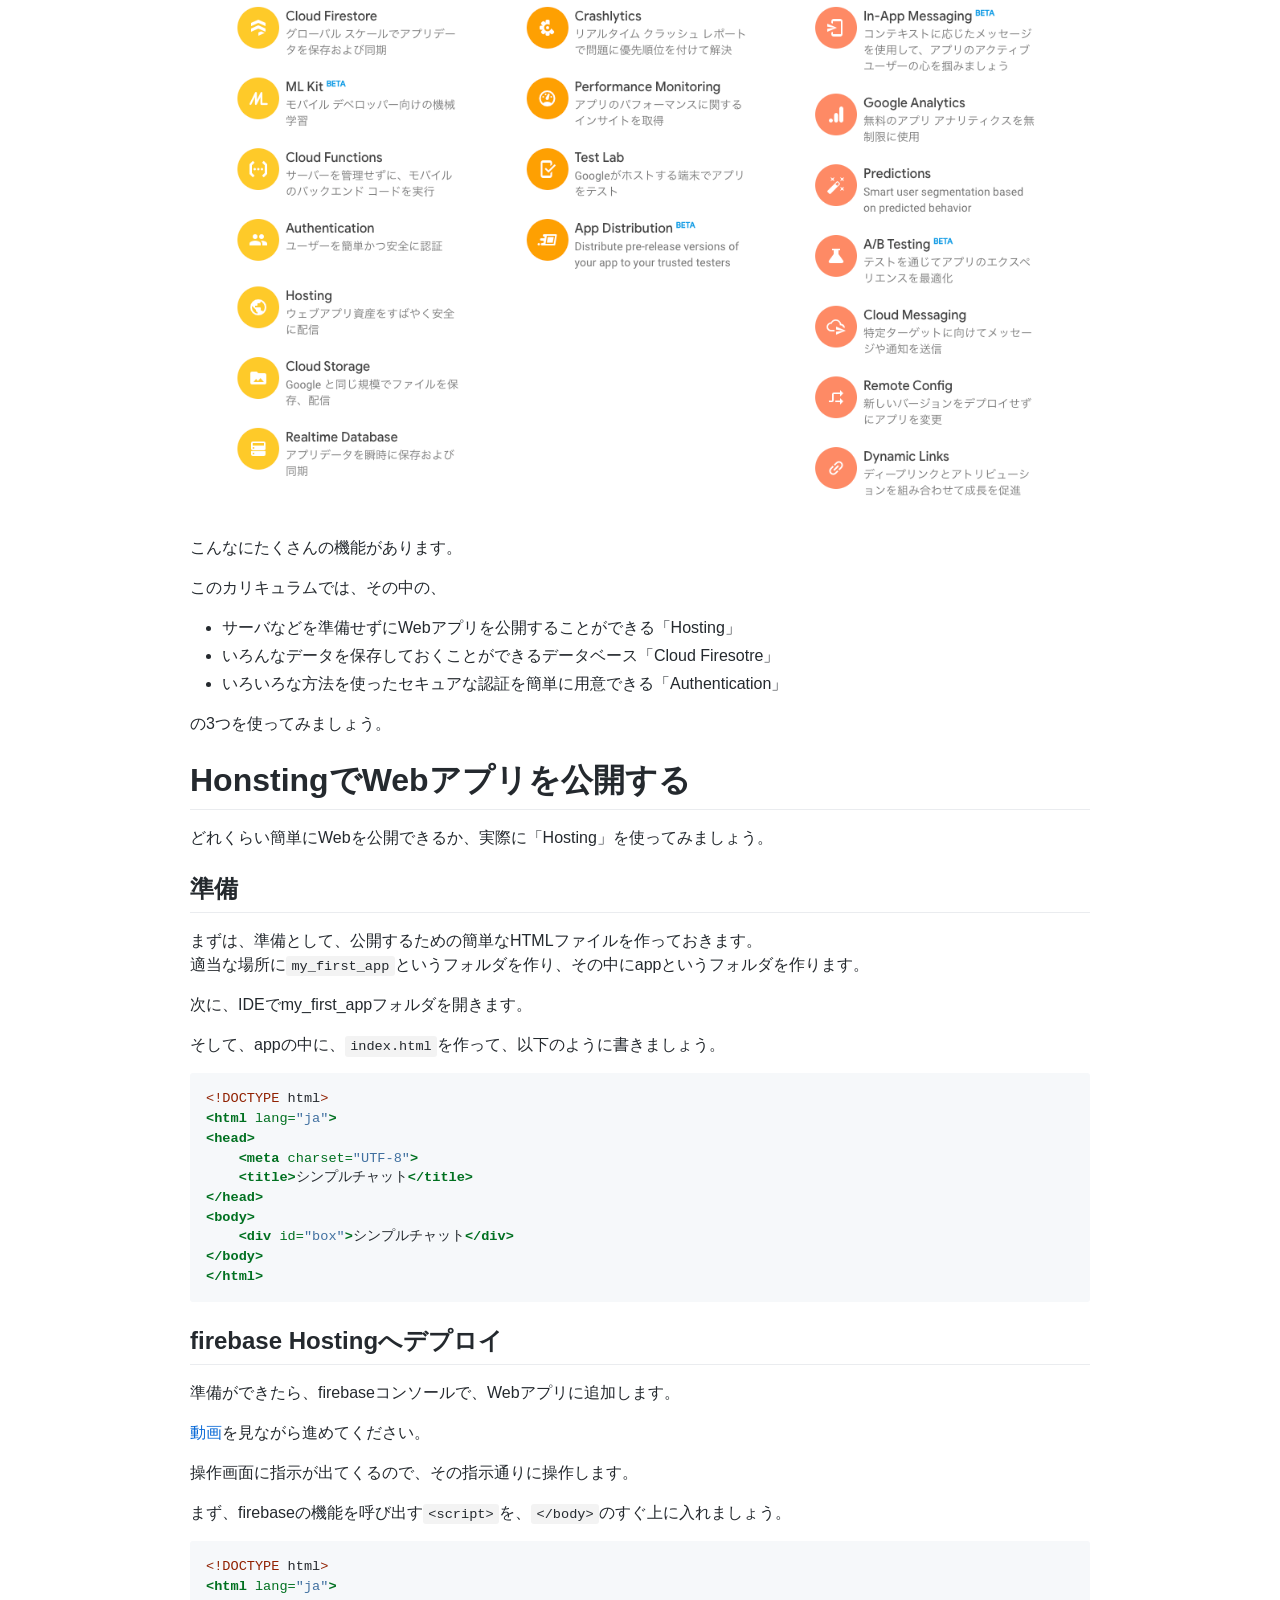
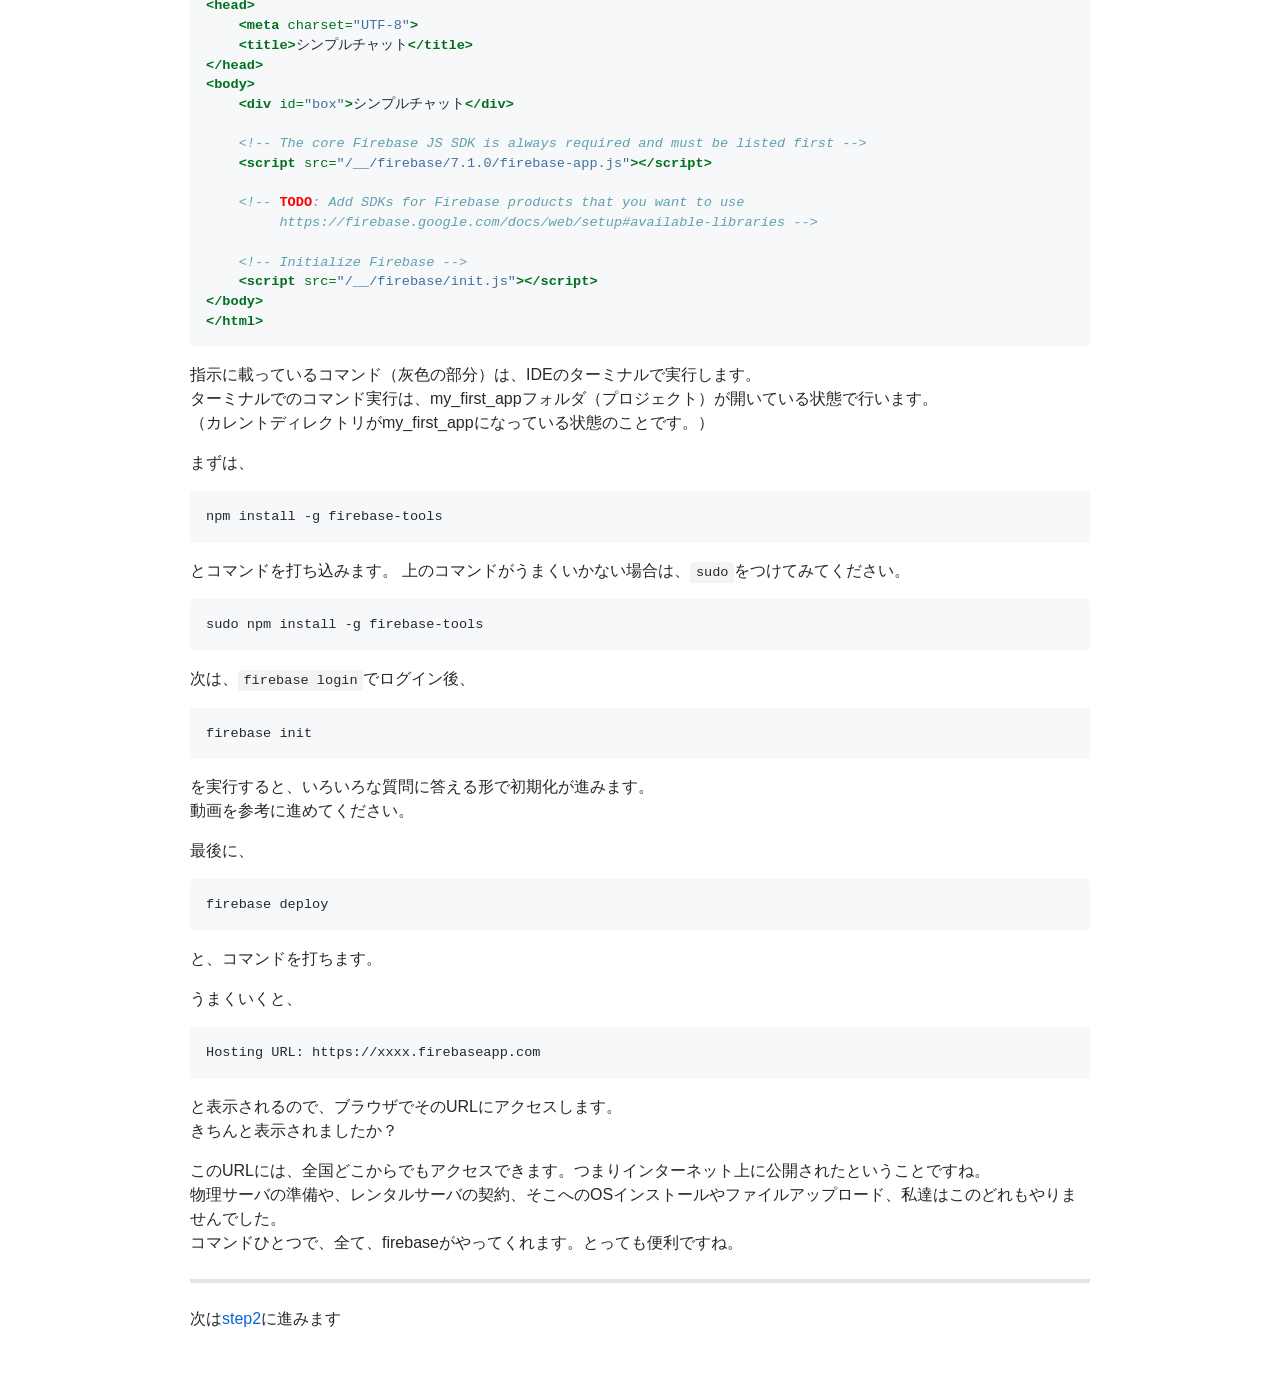
==== commit cfb7975a: "prepare to add Authentication" ====
--- a/text_html/step1.html
+++ b/text_html/step1.html
@@ -5,85 +5,87 @@
   <meta name="generator" content="pandoc" />
   <meta name="viewport" content="width=device-width, initial-scale=1.0, user-scalable=yes" />
   <title>step1</title>
-  <link rel="stylesheet" type="text/css" href="github-markdown.css">
   <style>
-    code{white-space: pre-wrap;}
-    span.smallcaps{font-variant: small-caps;}
-    span.underline{text-decoration: underline;}
-    div.column{display: inline-block; vertical-align: top; width: 50%;}
+      code{white-space: pre-wrap;}
+      span.smallcaps{font-variant: small-caps;}
+      span.underline{text-decoration: underline;}
+      div.column{display: inline-block; vertical-align: top; width: 50%;}
   </style>
   <style>
-    code.sourceCode > span { display: inline-block; line-height: 1.25; }
-    code.sourceCode > span { color: inherit; text-decoration: inherit; }
-    code.sourceCode > span:empty { height: 1.2em; }
-    .sourceCode { overflow: visible; }
-    code.sourceCode { white-space: pre; position: relative; }
-    div.sourceCode { margin: 1em 0; }
-    pre.sourceCode { margin: 0; }
-    @media screen {
-      div.sourceCode { overflow: auto; }
-    }
-    @media print {
-      code.sourceCode { white-space: pre-wrap; }
-      code.sourceCode > span { text-indent: -5em; padding-left: 5em; }
-    }
-    pre.numberSource code
-    { counter-reset: source-line 0; }
-    pre.numberSource code > span
-    { position: relative; left: -4em; counter-increment: source-line; }
-    pre.numberSource code > span > a:first-child::before
-    { content: counter(source-line);
-      position: relative; left: -1em; text-align: right; vertical-align: baseline;
-      border: none; display: inline-block;
-      -webkit-touch-callout: none; -webkit-user-select: none;
-      -khtml-user-select: none; -moz-user-select: none;
-      -ms-user-select: none; user-select: none;
-      padding: 0 4px; width: 4em;
-      color: #aaaaaa;
-    }
-    pre.numberSource { margin-left: 3em; border-left: 1px solid #aaaaaa;  padding-left: 4px; }
-    div.sourceCode
-    {   }
-    @media screen {
-      code.sourceCode > span > a:first-child::before { text-decoration: underline; }
-    }
-    code span.al { color: #ff0000; font-weight: bold; } /* Alert */
-    code span.an { color: #60a0b0; font-weight: bold; font-style: italic; } /* Annotation */
-    code span.at { color: #7d9029; } /* Attribute */
-    code span.bn { color: #40a070; } /* BaseN */
-    code span.bu { } /* BuiltIn */
-    code span.cf { color: #007020; font-weight: bold; } /* ControlFlow */
-    code span.ch { color: #4070a0; } /* Char */
-    code span.cn { color: #880000; } /* Constant */
-    code span.co { color: #60a0b0; font-style: italic; } /* Comment */
-    code span.cv { color: #60a0b0; font-weight: bold; font-style: italic; } /* CommentVar */
-    code span.do { color: #ba2121; font-style: italic; } /* Documentation */
-    code span.dt { color: #902000; } /* DataType */
-    code span.dv { color: #40a070; } /* DecVal */
-    code span.er { color: #ff0000; font-weight: bold; } /* Error */
-    code span.ex { } /* Extension */
-    code span.fl { color: #40a070; } /* Float */
-    code span.fu { color: #06287e; } /* Function */
-    code span.im { } /* Import */
-    code span.in { color: #60a0b0; font-weight: bold; font-style: italic; } /* Information */
-    code span.kw { color: #007020; font-weight: bold; } /* Keyword */
-    code span.op { color: #666666; } /* Operator */
-    code span.ot { color: #007020; } /* Other */
-    code span.pp { color: #bc7a00; } /* Preprocessor */
-    code span.sc { color: #4070a0; } /* SpecialChar */
-    code span.ss { color: #bb6688; } /* SpecialString */
-    code span.st { color: #4070a0; } /* String */
-    code span.va { color: #19177c; } /* Variable */
-    code span.vs { color: #4070a0; } /* VerbatimString */
-    code span.wa { color: #60a0b0; font-weight: bold; font-style: italic; } /* Warning */
+code.sourceCode > span { display: inline-block; line-height: 1.25; }
+code.sourceCode > span { color: inherit; text-decoration: inherit; }
+code.sourceCode > span:empty { height: 1.2em; }
+.sourceCode { overflow: visible; }
+code.sourceCode { white-space: pre; position: relative; }
+div.sourceCode { margin: 1em 0; }
+pre.sourceCode { margin: 0; }
+@media screen {
+div.sourceCode { overflow: auto; }
+}
+@media print {
+code.sourceCode { white-space: pre-wrap; }
+code.sourceCode > span { text-indent: -5em; padding-left: 5em; }
+}
+pre.numberSource code
+  { counter-reset: source-line 0; }
+pre.numberSource code > span
+  { position: relative; left: -4em; counter-increment: source-line; }
+pre.numberSource code > span > a:first-child::before
+  { content: counter(source-line);
+    position: relative; left: -1em; text-align: right; vertical-align: baseline;
+    border: none; display: inline-block;
+    -webkit-touch-callout: none; -webkit-user-select: none;
+    -khtml-user-select: none; -moz-user-select: none;
+    -ms-user-select: none; user-select: none;
+    padding: 0 4px; width: 4em;
+    color: #aaaaaa;
+  }
+pre.numberSource { margin-left: 3em; border-left: 1px solid #aaaaaa;  padding-left: 4px; }
+div.sourceCode
+  {   }
+@media screen {
+code.sourceCode > span > a:first-child::before { text-decoration: underline; }
+}
+code span.al { color: #ff0000; font-weight: bold; } /* Alert */
+code span.an { color: #60a0b0; font-weight: bold; font-style: italic; } /* Annotation */
+code span.at { color: #7d9029; } /* Attribute */
+code span.bn { color: #40a070; } /* BaseN */
+code span.bu { } /* BuiltIn */
+code span.cf { color: #007020; font-weight: bold; } /* ControlFlow */
+code span.ch { color: #4070a0; } /* Char */
+code span.cn { color: #880000; } /* Constant */
+code span.co { color: #60a0b0; font-style: italic; } /* Comment */
+code span.cv { color: #60a0b0; font-weight: bold; font-style: italic; } /* CommentVar */
+code span.do { color: #ba2121; font-style: italic; } /* Documentation */
+code span.dt { color: #902000; } /* DataType */
+code span.dv { color: #40a070; } /* DecVal */
+code span.er { color: #ff0000; font-weight: bold; } /* Error */
+code span.ex { } /* Extension */
+code span.fl { color: #40a070; } /* Float */
+code span.fu { color: #06287e; } /* Function */
+code span.im { } /* Import */
+code span.in { color: #60a0b0; font-weight: bold; font-style: italic; } /* Information */
+code span.kw { color: #007020; font-weight: bold; } /* Keyword */
+code span.op { color: #666666; } /* Operator */
+code span.ot { color: #007020; } /* Other */
+code span.pp { color: #bc7a00; } /* Preprocessor */
+code span.sc { color: #4070a0; } /* SpecialChar */
+code span.ss { color: #bb6688; } /* SpecialString */
+code span.st { color: #4070a0; } /* String */
+code span.va { color: #19177c; } /* Variable */
+code span.vs { color: #4070a0; } /* VerbatimString */
+code span.wa { color: #60a0b0; font-weight: bold; font-style: italic; } /* Warning */
   </style>
+  <link rel="stylesheet" href="github-markdown.css" />
   <!--[if lt IE 9]>
     <script src="//cdnjs.cloudflare.com/ajax/libs/html5shiv/3.7.3/html5shiv-printshiv.min.js"></script>
   <![endif]-->
 </head>
 <body>
 <h1 id="はじめに">はじめに</h1>
-<p>このカリキュラムでは、firebaseというクラウドサービスを使って、簡単にWebサービスを作る方法を学びます。</p>
+<p>このカリキュラムでは、firebaseというクラウドサービスを使って、簡単にWebサービスを作る方法を学びます。<br />
+firebaseはGoogleが提供するWebとモバイルのための開発プラットフォームです。<br />
+firebaseには、さまざまな機能がありますが、まずは、Hosting、Cloud Firestore、Authenticationの3つの機能を使って、簡単なWebチャットを作ってみましょう。</p>
 <h2 id="必要となる前提知識">必要となる前提知識</h2>
 <h3 id="htmlcss">HTML/CSS</h3>
 <p>CodeCampのHTML/CSSカリキュラムを修了している、または、修了相当の知識を持っていること。</p>
@@ -121,8 +123,9 @@
 <ul>
 <li>サーバなどを準備せずにWebアプリを公開することができる「Hosting」</li>
 <li>いろんなデータを保存しておくことができるデータベース「Cloud Firesotre」</li>
+<li>いろいろな方法を使ったセキュアな認証を簡単に用意できる「Authentication」</li>
 </ul>
-<p>の2つを使ってみましょう。</p>
+<p>の3つを使ってみましょう。</p>
 <h1 id="honstingでwebアプリを公開する">HonstingでWebアプリを公開する</h1>
 <p>どれくらい簡単にWebを公開できるか、実際に「Hosting」を使ってみましょう。</p>
 <h2 id="準備-1">準備</h2>
@@ -168,18 +171,23 @@
 ターミナルでのコマンド実行は、my_first_appフォルダ（プロジェクト）が開いている状態で行います。<br />
 （カレントディレクトリがmy_first_appになっている状態のことです。）</p>
 <p>まずは、</p>
-<pre><code>npm install -g firebase-tools</code></pre>
+<pre><code>npm install -g firebase-tools
+</code></pre>
 <p>とコマンドを打ち込みます。 上のコマンドがうまくいかない場合は、<code>sudo</code>をつけてみてください。</p>
-<pre><code>sudo npm install -g firebase-tools</code></pre>
+<pre><code>sudo npm install -g firebase-tools
+</code></pre>
 <p>次は、<code>firebase login</code>でログイン後、</p>
-<pre><code>firebase init</code></pre>
+<pre><code>firebase init
+</code></pre>
 <p>を実行すると、いろいろな質問に答える形で初期化が進みます。<br />
 動画を参考に進めてください。</p>
 <p>最後に、</p>
-<pre><code>firebase deploy</code></pre>
+<pre><code>firebase deploy
+</code></pre>
 <p>と、コマンドを打ちます。</p>
 <p>うまくいくと、</p>
-<pre><code>Hosting URL: https://xxxx.firebaseapp.com</code></pre>
+<pre><code>Hosting URL: https://xxxx.firebaseapp.com
+</code></pre>
 <p>と表示されるので、ブラウザでそのURLにアクセスします。<br />
 きちんと表示されましたか？</p>
 <p>このURLには、全国どこからでもアクセスできます。つまりインターネット上に公開されたということですね。<br />
